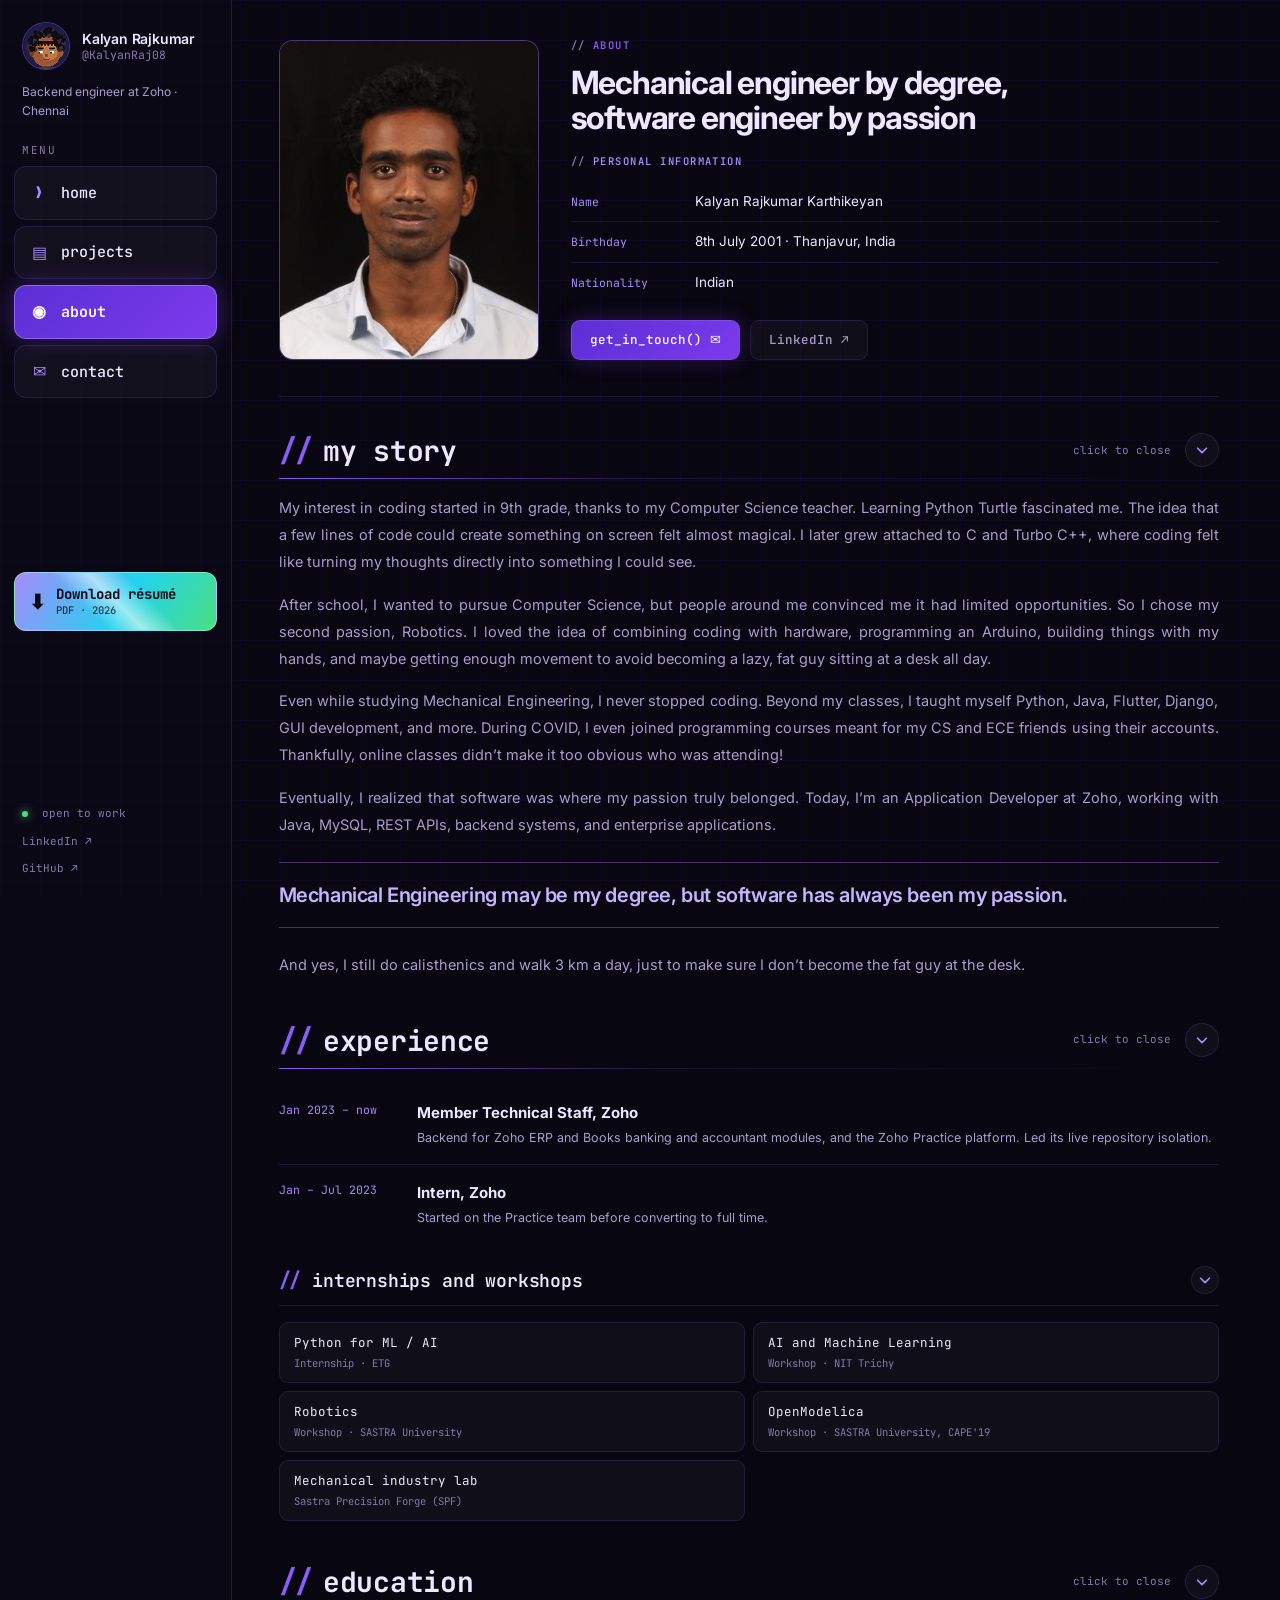
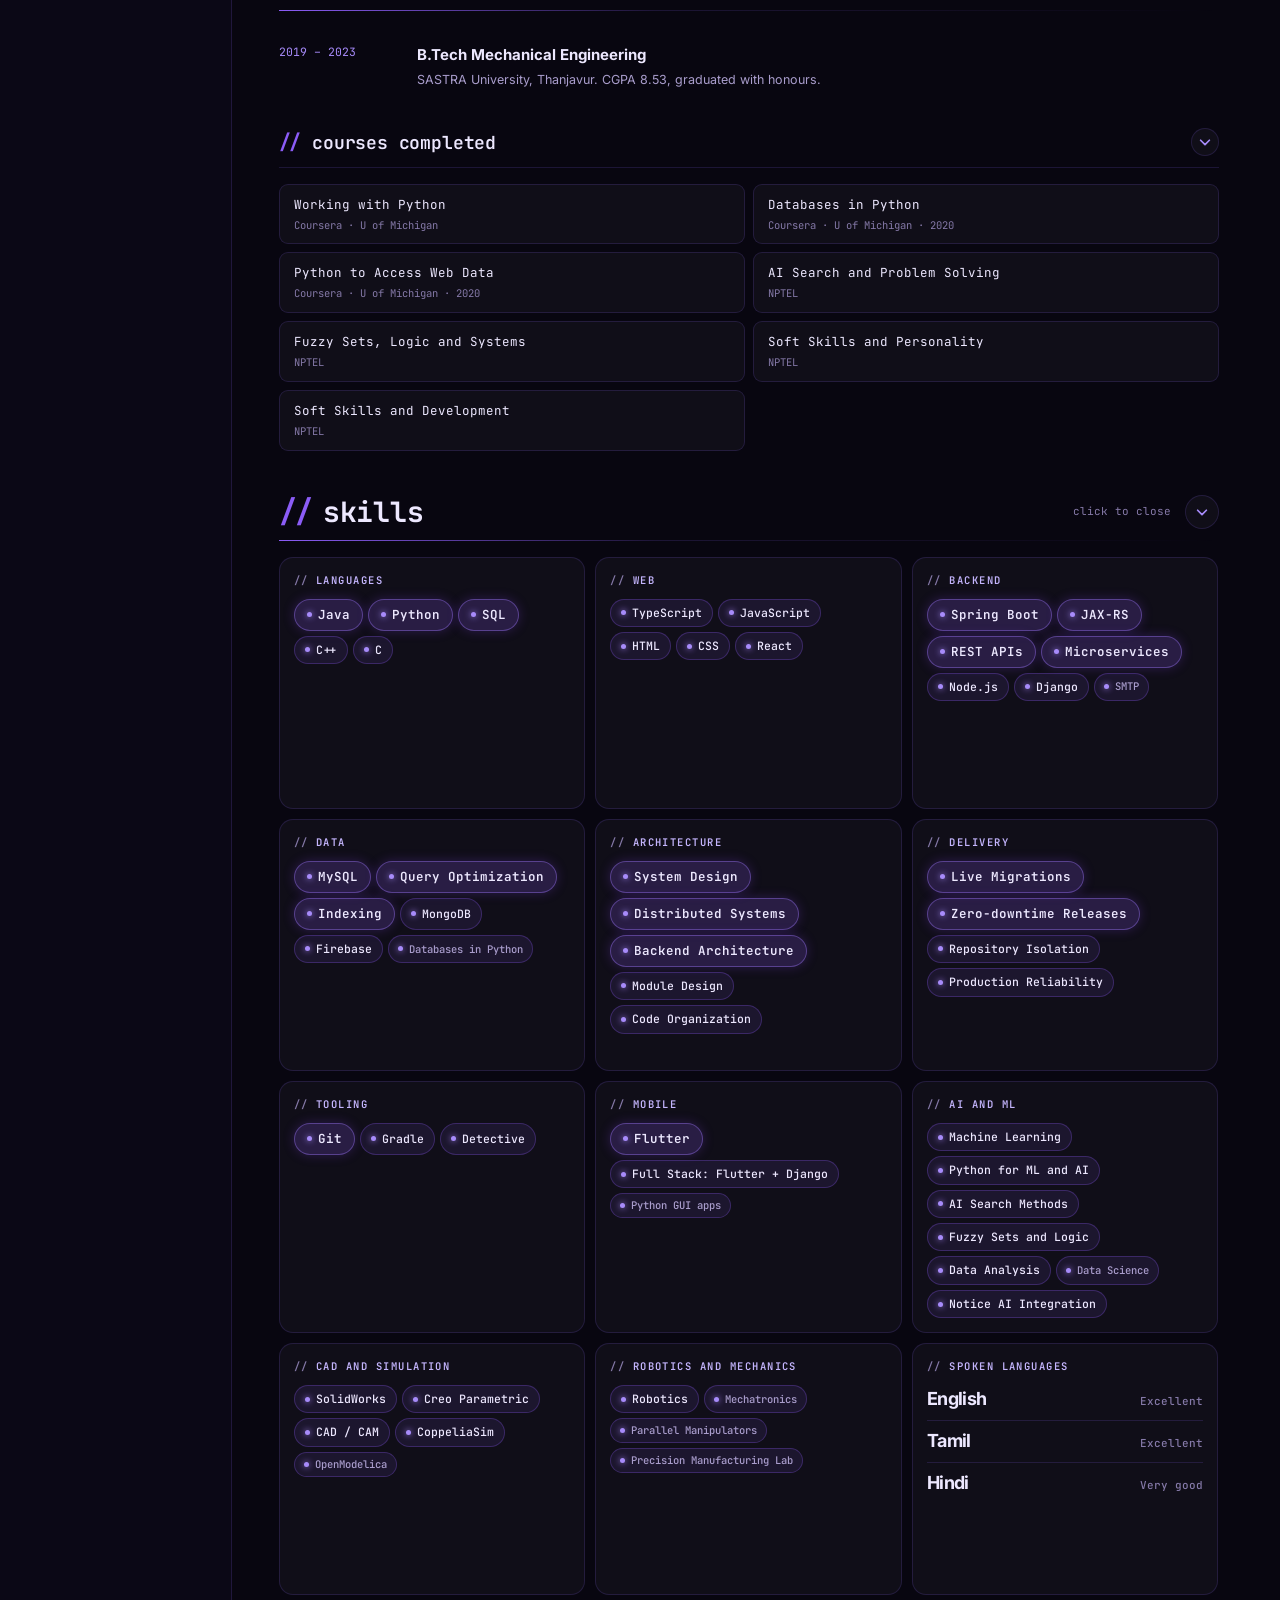
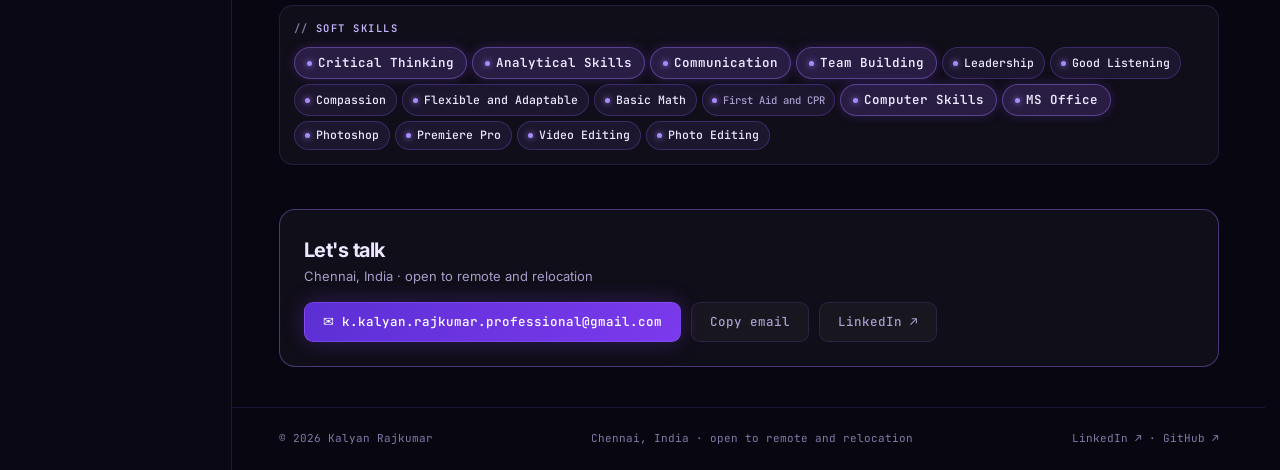
==== about.html @ 00eafd34 "Enhancing About Page" ====
<!DOCTYPE html>
<html lang="en">
<head>
  <meta charset="UTF-8" />
  <meta name="viewport" content="width=device-width, initial-scale=1.0" />
  <title>About — Kalyan Rajkumar</title>
  <meta name="description" content="Mechanical engineer turned backend engineer at Zoho. Experience, skills, education and how to get in touch." />
  <meta name="theme-color" content="#080610" />
  <meta property="og:type" content="website" />
  <meta property="og:title" content="About — Kalyan Rajkumar" />
  <meta property="og:description" content="Mechanical engineer turned backend engineer at Zoho. Experience, skills, education and how to get in touch." />
  <meta property="og:url" content="https://kalyanraj08.github.io/about.html" />
  <meta property="og:image" content="https://kalyanraj08.github.io/assets/kalyan.jpg" />
  <meta name="twitter:card" content="summary" />
  <link rel="icon" href="assets/favicon.ico" sizes="any" />
  <link rel="icon" type="image/png" sizes="32x32" href="assets/favicon-32.png" />
  <link rel="icon" type="image/png" sizes="16x16" href="assets/favicon-16.png" />
  <link rel="apple-touch-icon" href="assets/apple-touch-icon.png" />
  <link rel="preconnect" href="https://fonts.googleapis.com" />
  <link rel="preconnect" href="https://fonts.gstatic.com" crossorigin />
  <link href="https://fonts.googleapis.com/css2?family=Inter:wght@400;500;600;700&family=JetBrains+Mono:wght@400;500;600&display=swap" rel="stylesheet" />
  <link rel="stylesheet" href="style.css" />
</head>
<body>
  <div class="shell">

    <!-- Left sidebar: wide screens -->
    <aside class="side" aria-label="Site menu">
      <div class="side-in">
        <a class="profile" href="index.html" aria-label="Kalyan Rajkumar, home">
          <img src="assets/avatar-192.png" alt="" width="48" height="48" />
          <span class="profile-text">
            <strong>Kalyan Rajkumar</strong>
            <span class="mono">@KalyanRaj08</span>
          </span>
        </a>
        <p class="profile-bio">Backend engineer at Zoho · Chennai</p>
        <div>
          <div class="side-label">menu</div>
          <nav class="side-nav">
            <a href="index.html"><i>❯</i>home</a><a href="projects.html"><i>▤</i>projects</a><a href="about.html" aria-current="page"><i>◉</i>about</a>
            <a href="about.html#contact" data-contact><i>✉</i>contact</a>
          </nav>
        </div>
        <div class="side-mid">
          <a class="side-resume" href="assets/KalyanRajkumar_Resume.pdf" download="Kalyan_Rajkumar_Resume.pdf">
            <span class="ico" aria-hidden="true">⬇</span>
            <span class="txt"><strong>Download résumé</strong><span class="mono">PDF · 2026</span></span>
          </a>
        </div>
        <div class="side-foot">
          <span><span class="dot"></span>&nbsp; open to work</span>
          <a href="https://www.linkedin.com/in/kalyan-rajkumar-karthikeyan-760a6b195" target="_blank" rel="noopener">LinkedIn ↗</a>
          <a href="https://github.com/KalyanRaj08" target="_blank" rel="noopener">GitHub ↗</a>
        </div>
      </div>
    </aside>

    <div class="content">
      <!-- Top bar: narrow screens -->
      <nav class="site-nav" aria-label="Site menu">
        <a class="profile small" href="index.html" aria-label="Kalyan Rajkumar, home">
          <img src="assets/avatar-192.png" alt="" width="32" height="32" />
          <span class="profile-text"><strong>Kalyan Rajkumar</strong></span>
        </a>
        <a class="btn-resume compact" href="assets/KalyanRajkumar_Resume.pdf" download="Kalyan_Rajkumar_Resume.pdf"><span class="ico" aria-hidden="true">⬇</span><span>Résumé</span></a>
        <div class="site-links">
          <a href="index.html">home</a><a href="projects.html">projects</a><a href="about.html" aria-current="page">about</a>
          <a href="about.html#contact" data-contact>contact</a>
        </div>
      </nav>

      <main class="site-main">
        <section class="about-top">
          <div class="portrait"><img src="assets/kalyan.jpg" alt="Portrait of Kalyan Rajkumar" width="381" height="400" /></div>
          <div>
            <h2 class="sec-label">about</h2>
            <h1>Mechanical engineer by degree, software engineer by passion</h1>
            <h3 class="sub-label" style="margin-top:18px">personal information</h3>
            <dl class="info">
              <div><dt>Name</dt><dd>Kalyan Rajkumar Karthikeyan</dd></div>
              <div><dt>Birthday</dt><dd>8th July 2001 · Thanjavur, India</dd></div>
              <div><dt>Nationality</dt><dd>Indian</dd></div>
            </dl>
            <div class="cta" style="margin-top:18px">
              <a class="btn pri" href="#contact">get_in_touch() ✉</a>
              <a class="btn" href="https://www.linkedin.com/in/kalyan-rajkumar-karthikeyan-760a6b195" target="_blank" rel="noopener">LinkedIn ↗</a>
            </div>
          </div>
        </section>

        <section class="block fold" id="story">
          <button class="fold-btn" type="button" id="h-story" aria-expanded="true" aria-controls="b-story">
            <span class="fold-title"><span class="slash">//</span><span class="fold-name">my story</span></span>
            <span class="fold-hint">click to close</span><span class="chev" aria-hidden="true"><svg viewBox="0 0 16 16" fill="none" stroke="currentColor" stroke-width="2" stroke-linecap="round" stroke-linejoin="round"><path d="M3 6l5 5 5-5"/></svg></span>
          </button>
          <div class="fold-body" id="b-story" role="region" aria-labelledby="h-story"><div><div class="fold-inner">
            <div class="story">
            <p>My interest in coding started in 9th grade, thanks to my Computer Science teacher. Learning Python Turtle fascinated me. The idea that a few lines of code could create something on screen felt almost magical. I later grew attached to C and Turbo C++, where coding felt like turning my thoughts directly into something I could see.</p>
            <p>After school, I wanted to pursue Computer Science, but people around me convinced me it had limited opportunities. So I chose my second passion, Robotics. I loved the idea of combining coding with hardware, programming an Arduino, building things with my hands, and maybe getting enough movement to avoid becoming a lazy, fat guy sitting at a desk all day.</p>
            <p>Even while studying Mechanical Engineering, I never stopped coding. Beyond my classes, I taught myself Python, Java, Flutter, Django, GUI development, and more. During COVID, I even joined programming courses meant for my CS and ECE friends using their accounts. Thankfully, online classes didn’t make it too obvious who was attending!</p>
            <p>Eventually, I realized that software was where my passion truly belonged. Today, I’m an Application Developer at Zoho, working with Java, MySQL, REST APIs, backend systems, and enterprise applications.</p>
            <blockquote class="pull">Mechanical Engineering may be my degree, but software has always been my passion.</blockquote>
            <p>And yes, I still do calisthenics and walk 3 km a day, just to make sure I don’t become the fat guy at the desk.</p>
          </div>
          </div></div></div>
        </section>

        <section class="block fold" id="experience">
          <button class="fold-btn" type="button" id="h-experience" aria-expanded="true" aria-controls="b-experience">
            <span class="fold-title"><span class="slash">//</span><span class="fold-name">experience</span></span>
            <span class="fold-hint">click to close</span><span class="chev" aria-hidden="true"><svg viewBox="0 0 16 16" fill="none" stroke="currentColor" stroke-width="2" stroke-linecap="round" stroke-linejoin="round"><path d="M3 6l5 5 5-5"/></svg></span>
          </button>
          <div class="fold-body" id="b-experience" role="region" aria-labelledby="h-experience"><div><div class="fold-inner">
          <div>
            <div class="tl-item"><span class="tl-when">Jan 2023 – now</span><div><h3>Member Technical Staff, Zoho</h3><p>Backend for Zoho ERP and Books banking and accountant modules, and the Zoho Practice platform. Led its live repository isolation.</p></div></div>
            <div class="tl-item"><span class="tl-when">Jan – Jul 2023</span><div><h3>Intern, Zoho</h3><p>Started on the Practice team before converting to full time.</p></div></div>
          </div>
<section class="fold sub" id="internships">
          <button class="fold-btn" type="button" id="h-internships" aria-expanded="true" aria-controls="b-internships">
            <span class="fold-title"><span class="slash">//</span><span class="fold-name">internships and workshops</span></span>
            <span class="chev" aria-hidden="true"><svg viewBox="0 0 16 16" fill="none" stroke="currentColor" stroke-width="2" stroke-linecap="round" stroke-linejoin="round"><path d="M3 6l5 5 5-5"/></svg></span>
          </button>
          <div class="fold-body" id="b-internships" role="region" aria-labelledby="h-internships"><div><div class="fold-inner">
          <div class="certs">
            <div class="cert"><span>Python for ML / AI</span><em>Internship · ETG</em></div>
            <div class="cert"><span>AI and Machine Learning</span><em>Workshop · NIT Trichy</em></div>
            <div class="cert"><span>Robotics</span><em>Workshop · SASTRA University</em></div>
            <div class="cert"><span>OpenModelica</span><em>Workshop · SASTRA University, CAPE'19</em></div>
            <div class="cert"><span>Mechanical industry lab</span><em>Sastra Precision Forge (SPF)</em></div>
          </div>
          </div></div></div>
        </section>
          </div></div></div>
        </section>

        <section class="block fold" id="education">
          <button class="fold-btn" type="button" id="h-education" aria-expanded="true" aria-controls="b-education">
            <span class="fold-title"><span class="slash">//</span><span class="fold-name">education</span></span>
            <span class="fold-hint">click to close</span><span class="chev" aria-hidden="true"><svg viewBox="0 0 16 16" fill="none" stroke="currentColor" stroke-width="2" stroke-linecap="round" stroke-linejoin="round"><path d="M3 6l5 5 5-5"/></svg></span>
          </button>
          <div class="fold-body" id="b-education" role="region" aria-labelledby="h-education"><div><div class="fold-inner">
          <div>
            <div class="tl-item"><span class="tl-when">2019 – 2023</span><div><h3>B.Tech Mechanical Engineering</h3><p>SASTRA University, Thanjavur. CGPA 8.53, graduated with honours.</p></div></div>
          </div>
<section class="fold sub" id="courses">
          <button class="fold-btn" type="button" id="h-courses" aria-expanded="true" aria-controls="b-courses">
            <span class="fold-title"><span class="slash">//</span><span class="fold-name">courses completed</span></span>
            <span class="chev" aria-hidden="true"><svg viewBox="0 0 16 16" fill="none" stroke="currentColor" stroke-width="2" stroke-linecap="round" stroke-linejoin="round"><path d="M3 6l5 5 5-5"/></svg></span>
          </button>
          <div class="fold-body" id="b-courses" role="region" aria-labelledby="h-courses"><div><div class="fold-inner">
          <div class="certs">
            <div class="cert"><span>Working with Python</span><em>Coursera · U of Michigan</em></div>
            <div class="cert"><span>Databases in Python</span><em>Coursera · U of Michigan · 2020</em></div>
            <div class="cert"><span>Python to Access Web Data</span><em>Coursera · U of Michigan · 2020</em></div>
            <div class="cert"><span>AI Search and Problem Solving</span><em>NPTEL</em></div>
            <div class="cert"><span>Fuzzy Sets, Logic and Systems</span><em>NPTEL</em></div>
            <div class="cert"><span>Soft Skills and Personality</span><em>NPTEL</em></div>
            <div class="cert"><span>Soft Skills and Development</span><em>NPTEL</em></div>
          </div>
          </div></div></div>
        </section>
          </div></div></div>
        </section>

<section class="block fold" id="skills">
          <button class="fold-btn" type="button" id="h-skills" aria-expanded="true" aria-controls="b-skills">
            <span class="fold-title"><span class="slash">//</span><span class="fold-name">skills</span></span>
            <span class="fold-hint">click to close</span><span class="chev" aria-hidden="true"><svg viewBox="0 0 16 16" fill="none" stroke="currentColor" stroke-width="2" stroke-linecap="round" stroke-linejoin="round"><path d="M3 6l5 5 5-5"/></svg></span>
          </button>
          <div class="fold-body" id="b-skills" role="region" aria-labelledby="h-skills"><div><div class="fold-inner">
          <div class="sk-panels">
            <section class="sk-panel"><h3>Languages</h3><div class="sk-cloud"><span class="sk-tag t3">Java</span><span class="sk-tag t3">Python</span><span class="sk-tag t3">SQL</span><span class="sk-tag t2">C++</span><span class="sk-tag t2">C</span></div></section>
            <section class="sk-panel"><h3>Web</h3><div class="sk-cloud"><span class="sk-tag t2">TypeScript</span><span class="sk-tag t2">JavaScript</span><span class="sk-tag t2">HTML</span><span class="sk-tag t2">CSS</span><span class="sk-tag t2">React</span></div></section>
            <section class="sk-panel"><h3>Backend</h3><div class="sk-cloud"><span class="sk-tag t3">Spring Boot</span><span class="sk-tag t3">JAX-RS</span><span class="sk-tag t3">REST APIs</span><span class="sk-tag t3">Microservices</span><span class="sk-tag t2">Node.js</span><span class="sk-tag t2">Django</span><span class="sk-tag t1">SMTP</span></div></section>
            <section class="sk-panel"><h3>Data</h3><div class="sk-cloud"><span class="sk-tag t3">MySQL</span><span class="sk-tag t3">Query Optimization</span><span class="sk-tag t3">Indexing</span><span class="sk-tag t2">MongoDB</span><span class="sk-tag t2">Firebase</span><span class="sk-tag t1">Databases in Python</span></div></section>
            <section class="sk-panel"><h3>Architecture</h3><div class="sk-cloud"><span class="sk-tag t3">System Design</span><span class="sk-tag t3">Distributed Systems</span><span class="sk-tag t3">Backend Architecture</span><span class="sk-tag t2">Module Design</span><span class="sk-tag t2">Code Organization</span></div></section>
            <section class="sk-panel"><h3>Delivery</h3><div class="sk-cloud"><span class="sk-tag t3">Live Migrations</span><span class="sk-tag t3">Zero-downtime Releases</span><span class="sk-tag t2">Repository Isolation</span><span class="sk-tag t2">Production Reliability</span></div></section>
            <section class="sk-panel"><h3>Tooling</h3><div class="sk-cloud"><span class="sk-tag t3">Git</span><span class="sk-tag t2">Gradle</span><span class="sk-tag t2">Detective</span></div></section>
            <section class="sk-panel"><h3>Mobile</h3><div class="sk-cloud"><span class="sk-tag t3">Flutter</span><span class="sk-tag t2">Full Stack: Flutter + Django</span><span class="sk-tag t1">Python GUI apps</span></div></section>
            <section class="sk-panel"><h3>AI and ML</h3><div class="sk-cloud"><span class="sk-tag t2">Machine Learning</span><span class="sk-tag t2">Python for ML and AI</span><span class="sk-tag t2">AI Search Methods</span><span class="sk-tag t2">Fuzzy Sets and Logic</span><span class="sk-tag t2">Data Analysis</span><span class="sk-tag t1">Data Science</span><span class="sk-tag t2">Notice AI Integration</span></div></section>
            <section class="sk-panel"><h3>CAD and simulation</h3><div class="sk-cloud"><span class="sk-tag t2">SolidWorks</span><span class="sk-tag t2">Creo Parametric</span><span class="sk-tag t2">CAD / CAM</span><span class="sk-tag t2">CoppeliaSim</span><span class="sk-tag t1">OpenModelica</span></div></section>
            <section class="sk-panel"><h3>Robotics and mechanics</h3><div class="sk-cloud"><span class="sk-tag t2">Robotics</span><span class="sk-tag t1">Mechatronics</span><span class="sk-tag t1">Parallel Manipulators</span><span class="sk-tag t1">Precision Manufacturing Lab</span></div></section>
            <section class="sk-panel spoken"><h3>Spoken languages</h3><div class="sk-speak"><div>English<small>Excellent</small></div><div>Tamil<small>Excellent</small></div><div>Hindi<small>Very good</small></div></div></section>
          </div>
          <div class="sk-wide">
            <section class="sk-panel wide"><h3>Soft skills</h3><div class="sk-cloud"><span class="sk-tag t3">Critical Thinking</span><span class="sk-tag t3">Analytical Skills</span><span class="sk-tag t3">Communication</span><span class="sk-tag t3">Team Building</span><span class="sk-tag t2">Leadership</span><span class="sk-tag t2">Good Listening</span><span class="sk-tag t2">Compassion</span><span class="sk-tag t2">Flexible and Adaptable</span><span class="sk-tag t2">Basic Math</span><span class="sk-tag t1">First Aid and CPR</span><span class="sk-tag t3">Computer Skills</span><span class="sk-tag t3">MS Office</span><span class="sk-tag t2">Photoshop</span><span class="sk-tag t2">Premiere Pro</span><span class="sk-tag t2">Video Editing</span><span class="sk-tag t2">Photo Editing</span></div></section>
          </div>
          </div></div></div>
        </section>

        <section class="contact-card" id="contact">
          <div><h2>Let's talk</h2><p>Chennai, India · open to remote and relocation</p></div>
          <div class="cta">
            <a class="btn pri" href="mailto:k.kalyan.rajkumar.professional@gmail.com">✉ k.kalyan.rajkumar.professional@gmail.com</a>
            <button class="btn" id="copy-email" type="button" data-email="k.kalyan.rajkumar.professional@gmail.com">Copy email</button>
            <a class="btn" href="https://www.linkedin.com/in/kalyan-rajkumar-karthikeyan-760a6b195" target="_blank" rel="noopener">LinkedIn ↗</a>
          </div>
        </section>
      </main>

      <footer class="site-foot">
        <span>© 2026 Kalyan Rajkumar</span>
        <span>Chennai, India · open to remote and relocation</span>
        <span><a href="https://www.linkedin.com/in/kalyan-rajkumar-karthikeyan-760a6b195" target="_blank" rel="noopener">LinkedIn ↗</a> · <a href="https://github.com/KalyanRaj08" target="_blank" rel="noopener">GitHub ↗</a></span>
      </footer>
    </div>
  </div>
  <script src="script.js"></script>
</body>
</html>
---- style.css ----
*, *::before, *::after { box-sizing: border-box; margin: 0; padding: 0; }

:root {
  --bg:         #080610;
  --bg2:        #0d0a1a;
  --panel:      #0f0b1f;
  --glass:      rgba(255,255,255,0.035);
  --glass-hi:   rgba(255,255,255,0.06);
  --line:       rgba(140,100,255,0.16);
  --line-hi:    rgba(160,120,255,0.4);

  --purple-deep:  #5b2fd4;
  --purple:       #7c3aed;
  --purple-sat:   #8b5cf6;
  --purple-light: #a78bfa;
  --purple-pale:  #c4b5fd;

  --green:  #4ade80;
  --cyan:   #22d3ee;
  --orange: #fb923c;

  --text:       #ede8ff;
  --text-sec:   #a99dcc;
  --text-muted: #8579a8;

  --sans: 'Inter', system-ui, sans-serif;
  --mono: 'JetBrains Mono', ui-monospace, monospace;
  color-scheme: dark;
}

html { scroll-behavior: smooth; scrollbar-gutter: stable; }

body {
  background: var(--bg);
  color: var(--text);
  font-family: var(--sans);
  font-size: 14px;
  line-height: 1.6;
  min-height: 100vh;
  overflow-x: hidden;
}

body::before {
  content: '';
  position: fixed;
  inset: 0;
  background-image:
    linear-gradient(rgba(124,58,237,0.05) 1px, transparent 1px),
    linear-gradient(90deg, rgba(124,58,237,0.05) 1px, transparent 1px);
  background-size: 40px 40px;
  pointer-events: none;
  z-index: 0;
}

a { color: inherit; text-decoration: none; }
button { font: inherit; color: inherit; cursor: pointer; }
:focus-visible { outline: 2px solid var(--purple-light); outline-offset: 2px; }
.mono { font-family: var(--mono); }
.muted { color: var(--text-muted); }
.kw { color: var(--purple-light); } .str { color: var(--orange); } .fn { color: var(--cyan); }

/* ── LAYOUT: sidebar on wide screens, top bar on narrow ── */
.shell {
  position: relative;
  z-index: 1;
  display: grid;
  grid-template-columns: 232px minmax(0, 1fr);
  min-height: 100vh;
}
.content { min-width: 0; display: flex; flex-direction: column; }

.side { border-right: 1px solid var(--line); background: rgba(13,10,26,0.7); }
.side-in {
  position: sticky;
  top: 0;
  display: flex;
  flex-direction: column;
  gap: 22px;
  padding: 22px 14px;
  min-height: 100vh;
}
.side .logo { padding: 0 8px; }
.side-label {
  font-family: var(--mono); font-size: 11px; letter-spacing: .14em;
  text-transform: uppercase; color: var(--text-muted); padding: 0 8px 6px;
}
.side-nav { display: flex; flex-direction: column; gap: 6px; }
.side-nav a {
  display: flex; align-items: center; gap: 12px;
  font-family: var(--mono); font-size: 15px; font-weight: 500; color: var(--text);
  padding: 13px 14px; border-radius: 12px;
  background: var(--glass); border: 1px solid var(--line);
  transition: background .15s, border-color .15s, transform .15s;
}
.side-nav a i { font-style: normal; font-size: 16px; color: var(--purple-light); width: 20px; text-align: center; }
.side-nav a:hover { background: var(--glass-hi); border-color: var(--line-hi); transform: translateX(2px); }
.side-nav a[aria-current="page"] {
  background: linear-gradient(135deg, var(--purple-deep), var(--purple));
  border-color: rgba(167,139,250,.6); color: #fff; font-weight: 600;
  box-shadow: 0 0 22px rgba(124,58,237,.4);
}
.side-nav a[aria-current="page"] i { color: #fff; }
.side-foot {
  margin-top: auto; display: flex; flex-direction: column; gap: 10px; padding: 0 8px;
  font-family: var(--mono); font-size: 11px; color: var(--text-muted);
}
.side-foot a:hover { color: var(--purple-pale); }

.profile { display: flex; align-items: center; gap: 12px; padding: 0 8px; min-width: 0; }
.profile img { width: 48px; height: 48px; border-radius: 50%; border: 1px solid var(--line-hi); background: var(--bg2); flex-shrink: 0; image-rendering: pixelated; object-fit: cover; }
.profile-text { display: flex; flex-direction: column; min-width: 0; line-height: 1.25; }
.profile-text strong { font-size: 14px; font-weight: 600; color: var(--text); letter-spacing: -.2px; }
.profile-text .mono { font-size: 11.5px; color: var(--text-muted); }
.profile:hover strong { color: var(--purple-pale); }
.profile-bio { padding: 0 8px; margin-top: -10px; font-size: 12px; color: var(--text-sec); }
.profile.small { padding: 0; gap: 10px; }
.profile.small img { width: 32px; height: 32px; }
.logo { font-family: var(--mono); font-weight: 600; font-size: 13px; color: var(--purple-pale); }
.logo b { color: var(--green); font-weight: 600; }
.logo .cur {
  display: inline-block; width: 7px; height: 13px; background: var(--purple-light);
  margin-left: 3px; vertical-align: middle; animation: blink 1.1s step-end infinite;
}
@keyframes blink { 50% { opacity: 0; } }

.dot { width: 6px; height: 6px; border-radius: 50%; background: var(--green); box-shadow: 0 0 8px var(--green); display: inline-block; }

/* top bar (narrow screens only) */
.site-nav {
  display: none;
  position: sticky; top: 0; z-index: 10;
  flex-wrap: wrap; row-gap: 8px; justify-content: space-between; align-items: center;
  padding: 12px 16px;
  background: rgba(8,6,16,.92);
  backdrop-filter: blur(16px);
  border-bottom: 1px solid var(--line);
}
.site-links { display: flex; gap: 8px; width: 100%; overflow-x: auto; padding-bottom: 2px; }
.site-links a {
  font-family: var(--mono); font-size: 14px; font-weight: 500; color: var(--text);
  padding: 9px 16px; border-radius: 10px; white-space: nowrap;
  background: var(--glass); border: 1px solid var(--line);
}
.site-links a:hover { border-color: var(--line-hi); }
.site-links a[aria-current="page"] {
  background: linear-gradient(135deg, var(--purple-deep), var(--purple));
  border-color: rgba(167,139,250,.6); color: #fff; font-weight: 600;
  box-shadow: 0 0 16px rgba(124,58,237,.4);
}

.site-main { padding: 0 max(28px, calc((100% - 940px) / 2)) 40px; flex: 1; }
.site-foot {
  border-top: 1px solid var(--line); padding: 22px max(28px, calc((100% - 940px) / 2));
  display: flex; flex-wrap: wrap; gap: 8px 22px; justify-content: space-between;
  font-family: var(--mono); font-size: 11px; color: var(--text-muted);
}
.site-foot a:hover { color: var(--purple-pale); }

/* ── SHARED PIECES ── */
.eyebrow {
  display: inline-flex; align-items: center; gap: 8px;
  font-family: var(--mono); font-size: 11px; color: var(--green);
  background: rgba(74,222,128,.07); border: 1px solid rgba(74,222,128,.22);
  padding: 5px 12px; border-radius: 30px;
}
.btn {
  display: inline-flex; align-items: center; gap: 8px; padding: 9px 18px; border-radius: 9px;
  font-family: var(--mono); font-size: 12.5px; font-weight: 500;
  border: 1px solid var(--line); background: var(--glass); color: var(--text-sec);
  transition: all .2s;
}
.btn:hover { border-color: var(--line-hi); color: var(--text); }
.btn.pri {
  background: linear-gradient(135deg, var(--purple-deep), var(--purple)); color: #fff;
  border-color: rgba(139,92,246,.5); box-shadow: 0 0 22px rgba(124,58,237,.3);
}
.btn.pri:hover { background: linear-gradient(135deg, #3a1c8f, #4c1fb8); border-color: rgba(139,92,246,.6); color: #fff; box-shadow: 0 0 22px rgba(76,31,184,.5); }
.cta { display: flex; flex-wrap: wrap; gap: 10px; align-items: center; min-width: 0; }
.cta .btn { max-width: 100%; overflow-wrap: anywhere; }

.sec-head { display: flex; justify-content: space-between; align-items: baseline; gap: 12px; padding-bottom: 10px; border-bottom: 1px solid var(--line); margin-bottom: 18px; }
.sec-label { font-family: var(--mono); font-size: 10.5px; font-weight: 600; letter-spacing: .14em; text-transform: uppercase; color: var(--purple-sat); }
.sec-label::before { content: '// '; color: var(--text-muted); }
.sec-link { font-family: var(--mono); font-size: 11.5px; color: var(--text-muted); }
.sec-link:hover { color: var(--purple-pale); }
.block { margin-bottom: 44px; }

.tags { display: flex; flex-wrap: wrap; gap: 6px; }
.tag {
  font-family: var(--mono); font-size: 10.5px; padding: 3px 9px; border-radius: 20px;
  background: rgba(139,92,246,.1); border: 1px solid rgba(139,92,246,.22); color: var(--text-sec);
}

/* ── HOME ── */
.hero { padding: 52px 0 36px; display: grid; grid-template-columns: 1.25fr 1fr; gap: 32px; align-items: center; }
.hero h1 {
  font-size: clamp(40px, 5.6vw, 52px); line-height: 1.04; letter-spacing: -2px; font-weight: 700; margin: 14px 0 10px;
}
.name-link {
  position: relative; display: inline-block; padding-bottom: 8px; cursor: pointer;
  background: linear-gradient(135deg, #fff 10%, var(--purple-pale) 55%, var(--purple-sat));
  -webkit-background-clip: text; background-clip: text; -webkit-text-fill-color: transparent;
  transition: transform .25s ease, filter .25s ease;
}
.name-link::before, .name-link::after {
  content: ''; position: absolute; left: 0; bottom: 0; height: 3px; border-radius: 3px; width: 100%;
}
.name-link::before { background: rgba(167,139,250,.28); }
.name-link::after {
  background: linear-gradient(90deg, var(--purple-sat), var(--cyan), var(--green));
  transform: scaleX(0); transform-origin: left; transition: transform .45s ease;
}
.name-link:hover, .name-link:focus-visible { transform: translateX(6px); filter: drop-shadow(0 0 22px rgba(139,92,246,.6)); }
.name-link:hover::after, .name-link:focus-visible::after { transform: scaleX(1); }
.name-link:focus-visible { outline: 2px solid var(--purple-light); outline-offset: 6px; border-radius: 4px; }
.tw-cur {
  display: inline-block; width: .42em; height: .8em; margin-left: .1em; vertical-align: baseline;
  background: var(--purple-light); -webkit-text-fill-color: initial; box-shadow: 0 0 16px rgba(167,139,250,.55);
  animation: blink 1.1s step-end infinite;
}
.hero .sub { font-family: var(--mono); font-size: 12.5px; color: var(--text-muted); margin-bottom: 14px; }
.hero p.bio { color: var(--text-sec); font-size: 15px; max-width: 46ch; margin-bottom: 20px; }

.term { background: #0a0818; border: 1px solid var(--line); border-radius: 12px; overflow: hidden; }
.term-bar { display: flex; gap: 6px; padding: 8px 12px; background: rgba(255,255,255,.03); border-bottom: 1px solid var(--line); align-items: center; }
.term-bar i { width: 9px; height: 9px; border-radius: 50%; display: block; }
.term-bar i:nth-child(1) { background: #ff5f57; } .term-bar i:nth-child(2) { background: #febc2e; } .term-bar i:nth-child(3) { background: #28c840; }
.term-bar span { font-family: var(--mono); font-size: 10.5px; color: var(--text-muted); margin-left: 6px; }
.term-body { padding: 14px 16px; font-family: var(--mono); font-size: 12px; line-height: 1.9; color: var(--text-sec); }
.term-body .p { color: var(--green); } .term-body .k { color: var(--purple-light); } .term-body .v { color: var(--orange); }
.term-body .cmd { color: #f4e5a1; font-weight: 500; }
.term-body .o { padding-left: 14px; }

.stats { display: grid; grid-template-columns: repeat(3, 1fr); gap: 12px; margin-bottom: 44px; }
.stat { background: var(--glass); border: 1px solid var(--line); border-radius: 14px; padding: 16px 18px; position: relative; overflow: hidden; }
.stat::before { content: ''; position: absolute; inset: 0 0 auto 0; height: 2px; background: linear-gradient(90deg, transparent, var(--purple-sat), transparent); }
.stat { transition: transform .15s, background .15s, border-color .15s; }
.stat:hover { transform: translateY(-3px) scale(1.05); background: rgba(139,92,246,.32); border-color: var(--purple-light); z-index: 2; }
.stat b { display: block; font-family: var(--mono); font-size: 28px; line-height: 1; color: var(--purple-pale); font-weight: 600; margin-bottom: 6px; }
.stat span { font-size: 12px; color: var(--text-muted); }

.snap-row { display: grid; grid-template-columns: 110px 1fr; gap: 14px; padding: 10px 0; border-bottom: 1px solid var(--line); font-size: 13px; color: var(--text-sec); }
.snap-row:last-child { border-bottom: 0; }
.snap-row .mono { font-size: 11.5px; color: var(--purple-light); }

.strip { display: grid; grid-template-columns: 1fr auto; gap: 16px; align-items: center; background: var(--glass); border: 1px solid var(--line); border-radius: 14px; padding: 20px 22px; }
.strip h2 { font-size: 17px; letter-spacing: -.3px; }
.strip p { color: var(--text-sec); font-size: 13px; }

/* ── PROJECTS ── */
.page-title { padding: 40px 0 8px; }
.page-title h1 { font-size: 34px; letter-spacing: -1.2px; line-height: 1.1; margin-top: 10px; text-wrap: balance; }
.page-title p { color: var(--text-sec); max-width: 56ch; margin-top: 8px; font-size: 14px; }
.filters { display: flex; flex-wrap: wrap; gap: 8px; align-items: center; margin: 14px 0 20px; }
.chip {
  font-family: var(--mono); font-size: 11.5px; padding: 6px 13px; border-radius: 20px;
  border: 1px solid var(--line); background: var(--glass); color: var(--text-muted);
}
.chip:hover { color: var(--text); }
.chip[aria-pressed="true"] { background: rgba(139,92,246,.2); border-color: var(--line-hi); color: var(--purple-pale); }

.proj-grid { display: grid; grid-template-columns: repeat(auto-fill, 440px); grid-auto-rows: 360px; justify-content: start; gap: 14px; }
.card {
  background: var(--glass); border: 1px solid var(--line); border-radius: 14px; padding: 16px 18px;
  display: flex; flex-direction: column; gap: 8px; min-width: 0;
  transition: border-color .2s, background .2s;
}
.card { height: 100%; overflow-y: auto; scrollbar-width: thin; scrollbar-color: var(--line-hi) transparent; }
.card:hover { background: var(--glass-hi); border-color: var(--line-hi); }
.card h3 { font-size: 15px; font-weight: 600; letter-spacing: -.2px; }
.card p { font-size: 12.5px; color: var(--text-sec); line-height: 1.6; }
.card .meta { display: flex; justify-content: space-between; gap: 8px; font-family: var(--mono); font-size: 10.5px; color: var(--text-muted); margin-top: auto; padding-top: 4px; }
.card[hidden] { display: none; }

.card p.origin {
  font-size: 12.5px; line-height: 1.6; color: var(--text);
  background: linear-gradient(135deg, rgba(124,58,237,.28), rgba(34,211,238,.1));
  border: 1px solid var(--line-hi); border-radius: 10px; padding: 9px 12px;
  box-shadow: 0 0 20px rgba(124,58,237,.18);
}
.card p.origin .mono { display: block; font-size: 10px; font-weight: 600; letter-spacing: .12em; text-transform: uppercase; color: var(--green); margin-bottom: 4px; }

.badges { display: flex; flex-wrap: wrap; gap: 6px; }
.badge { font-family: var(--mono); font-size: 10px; padding: 2px 8px; border-radius: 4px; border: 1px solid; width: fit-content; }
.badge.live    { color: var(--green);  border-color: rgba(74,222,128,.35);  background: rgba(74,222,128,.07); }
.badge.work    { color: var(--cyan);   border-color: rgba(34,211,238,.35);  background: rgba(34,211,238,.07); }
.badge.case    { color: var(--orange); border-color: rgba(251,146,60,.35);  background: rgba(251,146,60,.07); }
.badge.college { color: var(--purple-pale); border-color: rgba(196,181,253,.35); background: rgba(139,92,246,.1); }

/* ── ABOUT ── */
.about-top { display: grid; grid-template-columns: 260px 1fr; gap: 32px; padding: 40px 0 36px; align-items: stretch; border-bottom: 1px solid var(--line); margin-bottom: 36px; }
.portrait { position: relative; min-height: 300px; border-radius: 14px; border: 1px solid var(--line-hi); overflow: hidden; background: var(--bg2); }
.portrait img { position: absolute; inset: 0; width: 100%; height: 100%; object-fit: cover; object-position: center 20%; display: block; }
.about-top .sec-label { display: block; line-height: 1; }
.info { display: flex; flex-direction: column; margin-top: 4px; }
.info div { display: grid; grid-template-columns: 110px 1fr; gap: 14px; padding: 9px 0; border-bottom: 1px solid var(--line); font-size: 13.5px; }
.info div:last-child { border-bottom: 0; }
.info dt { font-family: var(--mono); font-size: 11.5px; color: var(--purple-light); padding-top: 2px; }
.info dd { color: var(--text); }
.story { display: flex; flex-direction: column; gap: 16px; }
.story p { color: var(--text-sec); font-size: 14.5px; line-height: 1.85; text-align: justify; hyphens: auto; }
.story .pull { margin: 8px 0; padding: 18px 0; border-top: 1px solid var(--line-hi); border-bottom: 1px solid var(--line-hi); font-size: 20px; font-weight: 600; line-height: 1.4; letter-spacing: -.4px; color: var(--purple-pale); text-wrap: balance; }
.about-top h1 { font-size: 32px; letter-spacing: -1.2px; line-height: 1.1; margin: 14px 0 6px; text-wrap: balance; }
.about-top p { color: var(--text-sec); max-width: 58ch; margin-bottom: 10px; font-size: 14px; }

.tl-item { display: grid; grid-template-columns: 120px 1fr; gap: 18px; padding: 16px 0; border-bottom: 1px solid var(--line); }
.tl-item:last-child { border-bottom: 0; }
.tl-when { font-family: var(--mono); font-size: 11.5px; color: var(--purple-light); }
.tl-item h3 { font-size: 15px; }
.tl-item p { font-size: 12.5px; color: var(--text-sec); margin-top: 3px; }

.two-col { display: grid; grid-template-columns: 1fr 1fr; gap: 20px; }
.skill { padding: 12px 0; border-bottom: 1px solid var(--line); display: grid; grid-template-columns: 90px 1fr; gap: 12px; align-items: center; }
.skill:last-child { border-bottom: 0; }
.skill .mono { font-size: 10.5px; color: var(--cyan); text-transform: uppercase; letter-spacing: .08em; }

.sub-label { font-family: var(--mono); font-size: 10.5px; font-weight: 600; letter-spacing: .14em; text-transform: uppercase; color: var(--purple-light); margin: 22px 0 12px; }
.sub-label::before { content: '// '; color: var(--text-muted); }
.certs { display: grid; grid-template-columns: 1fr 1fr; gap: 8px; }
.cert { display: flex; flex-direction: column; gap: 2px; font-size: 12.5px; color: var(--text); padding: 10px 14px; border: 1px solid var(--line); border-radius: 9px; background: var(--glass); font-family: var(--mono); }

.cert em { font-style: normal; font-size: 10.5px; color: var(--text-muted); }
.contact-card { background: var(--glass); border: 1px solid var(--line-hi); border-radius: 16px; padding: 24px; display: flex; flex-wrap: wrap; gap: 16px; justify-content: space-between; align-items: center; scroll-margin-top: 80px; }
.contact-card > * { min-width: 0; max-width: 100%; }
.contact-card h2 { font-size: 20px; letter-spacing: -.5px; }
.contact-card p { color: var(--text-sec); font-size: 13px; }


/* ── RESUME BUTTONS (shiny) ── */
@keyframes sheen {
  0%   { transform: translate(-60%, 60%); opacity: 1; }
  23%  { transform: translate(60%, -60%); opacity: 1; }
  24%, 100% { transform: translate(60%, -60%); opacity: 0; }
}
@keyframes glow { 0%, 100% { box-shadow: 0 0 18px rgba(34,211,238,.35), 0 0 36px rgba(139,92,246,.3); } 50% { box-shadow: 0 0 26px rgba(34,211,238,.6), 0 0 52px rgba(139,92,246,.5); } }
.btn-resume, .side-resume {
  position: relative; overflow: hidden; isolation: isolate;
  display: inline-flex; align-items: center; gap: 10px;
  background: linear-gradient(120deg, #a78bfa 0%, #22d3ee 55%, #4ade80 100%);
  color: #0b0618; font-family: var(--mono); font-weight: 600;
  border: 1px solid rgba(255,255,255,.35); border-radius: 10px;
  animation: glow 2.6s ease-in-out infinite;
  transition: transform .2s, filter .2s;
}
.btn-resume::after, .side-resume::after {
  content: ''; position: absolute; inset: -50%; z-index: 0; pointer-events: none;
  background: linear-gradient(45deg, transparent 43%, rgba(255,255,255,.55) 50%, transparent 57%);
  animation: sheen 6.5s ease-in-out infinite; /* 1.5s sweep bottom-left to top-right, then 5s hidden */
}
.btn-resume > *, .side-resume > * { position: relative; z-index: 1; }
.btn-resume:hover, .side-resume:hover { transform: translateY(-2px); filter: brightness(1.08) saturate(1.1); }
.btn-resume .ico, .side-resume .ico { font-size: 15px; line-height: 1; animation: nudge 1.6s ease-in-out infinite; }
@keyframes nudge { 0%, 100% { transform: translateY(-1px); } 50% { transform: translateY(2px); } }
.btn-resume { padding: 9px 18px; font-size: 12.5px; }
.btn-resume.compact { padding: 7px 12px; font-size: 12px; }
.side-mid { flex: 1; display: flex; align-items: center; min-height: 72px; }
.side-resume { display: flex; width: 100%; padding: 13px 14px; border-radius: 12px; }
.side-resume .ico { font-size: 20px; }
.side-resume .txt { display: flex; flex-direction: column; line-height: 1.25; min-width: 0; }
.side-resume strong { font-size: 14px; font-weight: 700; }
.side-resume .mono { font-size: 10.5px; font-weight: 500; opacity: .75; }

/* ── SKILLS WALL (About page) ── */
.sk-tag {
  --c: var(--purple-light);
  position: relative; display: inline-flex; align-items: center; gap: 8px; white-space: nowrap;
  font-family: var(--mono); font-weight: 500; color: var(--text);
  background: rgba(139,92,246,.10); border: 1px solid rgba(139,92,246,.28); border-radius: 999px;
  transition: transform .15s, background .15s, border-color .15s;
}
.sk-tag::before { content: ''; width: 5px; height: 5px; border-radius: 50%; background: var(--c); box-shadow: 0 0 6px var(--c); flex-shrink: 0; }
.sk-tag.t1 { font-size: 10.5px; padding: 3px 9px; gap: 6px; color: var(--text-sec); }
.sk-tag.t2 { font-size: 11.5px; padding: 4px 10px; gap: 6px; }
.sk-tag.t3 { font-size: 12.5px; padding: 5px 12px; gap: 6px; font-weight: 600; background: rgba(139,92,246,.2); border-color: var(--line-hi); box-shadow: 0 0 12px rgba(124,58,237,.25); }
.sk-tag:hover { transform: translateY(-3px) scale(1.05); background: rgba(139,92,246,.32); border-color: var(--purple-light); z-index: 2; }

.sk-panels { display: grid; grid-template-columns: repeat(3, minmax(0, 1fr)); grid-auto-rows: 1fr; gap: 10px; }
.sk-wide { margin-top: 10px; }
@media (max-width: 1099px) { .hero { grid-template-columns: 1fr; } }
@media (max-width: 1099px) { .sk-panels { grid-template-columns: repeat(2, minmax(0, 1fr)); } }
@media (max-width: 589px) { .sk-panels { grid-template-columns: minmax(0, 1fr); } }
.sk-panel {
  position: relative; overflow: hidden; display: flex; flex-direction: column;
  padding: 14px 14px 14px; border-radius: 14px; min-width: 0; gap: 10px;
  background: var(--glass); border: 1px solid var(--line);
  transition: border-color .2s, background .2s;
}
.sk-panel:hover { border-color: var(--line-hi); background: var(--glass-hi); }
.sk-panel h3 { font-family: var(--mono); font-size: 10.5px; font-weight: 600; letter-spacing: .14em; text-transform: uppercase; color: var(--purple-pale); }
.sk-panel h3::before { content: '// '; color: var(--text-muted); }
.sk-panel .note { font-size: 11px; color: var(--text-muted); margin: 2px 0 10px; line-height: 1.4; }
.sk-cloud { display: flex; flex-wrap: wrap; gap: 5px; align-content: flex-start; flex: 1; }

.sk-speak { display: flex; flex-direction: column; gap: 6px; flex: 1; }
.sk-speak div { display: flex; justify-content: space-between; align-items: baseline; font-size: 18px; font-weight: 700; letter-spacing: -.6px; padding-bottom: 6px; border-bottom: 1px solid var(--line); }
.sk-speak div:last-child { border-bottom: 0; padding-bottom: 0; }
.sk-speak small { font-family: var(--mono); font-size: 11px; font-weight: 500; letter-spacing: 0; color: var(--text-muted); }


/* ── COLLAPSIBLE SECTIONS ── */
.fold-btn { width: 100%; text-align: left; background: none; border: 0; color: inherit; font: inherit; cursor: pointer; display: flex; align-items: center; gap: 14px; padding-bottom: 12px; position: relative; }
.fold-btn::after { content: ''; position: absolute; left: 0; right: 0; bottom: 0; height: 1px; background: linear-gradient(90deg, var(--purple-sat), var(--line) 40%, transparent); }
.fold-title { display: flex; align-items: baseline; gap: 12px; min-width: 0; flex: 1; }
.fold .slash { font-family: var(--mono); font-weight: 700; font-size: 30px; line-height: 1.1; color: var(--purple-sat); letter-spacing: -.06em; flex-shrink: 0; }
.fold-name { font-family: var(--mono); font-weight: 700; font-size: 28px; line-height: 1.1; color: var(--text); letter-spacing: -.01em; min-width: 0; overflow-wrap: anywhere; }
.fold-btn:hover .fold-name { color: var(--purple-pale); }
.fold-hint { font-family: var(--mono); font-size: 11px; color: var(--text-muted); white-space: nowrap; }
.chev {
  width: 34px; height: 34px; border-radius: 50%; flex-shrink: 0; display: grid; place-items: center;
  background: var(--glass); border: 1px solid var(--line); color: var(--purple-light);
  transition: transform .15s, background .15s, border-color .15s;
}
.chev svg { width: 14px; height: 14px; transition: transform .25s ease; }
.fold-btn[aria-expanded="false"] .chev svg { transform: rotate(-90deg); }
.fold-btn:hover .chev { transform: translateY(-2px) scale(1.08); background: rgba(139,92,246,.3); border-color: var(--purple-light); }
.fold-body { display: grid; grid-template-rows: 1fr; transition: grid-template-rows .3s ease; }
.fold-body > div { overflow: hidden; min-height: 0; }
.fold.closed > .fold-body { grid-template-rows: 0fr; }
.fold-inner { padding-top: 16px; }
.fold.sub { margin-top: 22px; }
.fold.sub .slash { font-size: 20px; }
.fold.sub .fold-name { font-size: 18px; font-weight: 600; }
.fold.sub .fold-btn::after { background: var(--line); }
.fold.sub .chev { width: 28px; height: 28px; }

/* ── NARROW SCREENS: sidebar becomes the top bar ── */
@media (max-width: 760px) {
  .shell { grid-template-columns: 1fr; }
  .side { display: none; }
  .site-nav { display: flex; row-gap: 12px; }
  .site-main { padding: 0 16px 32px; }
  .site-foot { padding: 18px 16px; }
  .hero { grid-template-columns: 1fr; padding: 32px 0 24px; gap: 22px; }
  .stats { grid-template-columns: 1fr 1fr; }
  .stats .stat:last-child { grid-column: span 2; }
  .strip { grid-template-columns: 1fr; }
  .snap-row { grid-template-columns: 1fr; gap: 2px; }
  .about-top { grid-template-columns: 1fr; gap: 18px; }
  .info div { grid-template-columns: 1fr; gap: 2px; }
  .portrait { max-width: 150px; min-height: 0; aspect-ratio: 4/5; }
  .tl-item { grid-template-columns: 1fr; gap: 4px; }
  .two-col, .certs { grid-template-columns: 1fr; }
  .proj-grid { grid-template-columns: minmax(0, 1fr); grid-auto-rows: 420px; }
  .page-title h1 { font-size: 28px; }
  .fold .slash { font-size: 24px; }
  .fold-name { font-size: 22px; }
  .fold-hint { display: none; }
  .fold.sub .slash { font-size: 18px; }
  .fold.sub .fold-name { font-size: 16px; }
  .contact-card { scroll-margin-top: 120px; }
}

@media (max-width: 480px) {
  .site-links { gap: 6px; }
  .site-links a { flex: 1; text-align: center; padding: 11px 4px; font-size: 13px; }
}

@media (prefers-reduced-motion: reduce) {
  html { scroll-behavior: auto; }
  .fold-body, .chev, .chev svg { transition: none; }
  .stat, .stat:hover { transition: none; transform: none; }
  .logo .cur, .name-link, .name-link::after, .btn-resume, .side-resume, .btn-resume::after, .side-resume::after, .btn-resume .ico, .side-resume .ico { animation: none; }
}
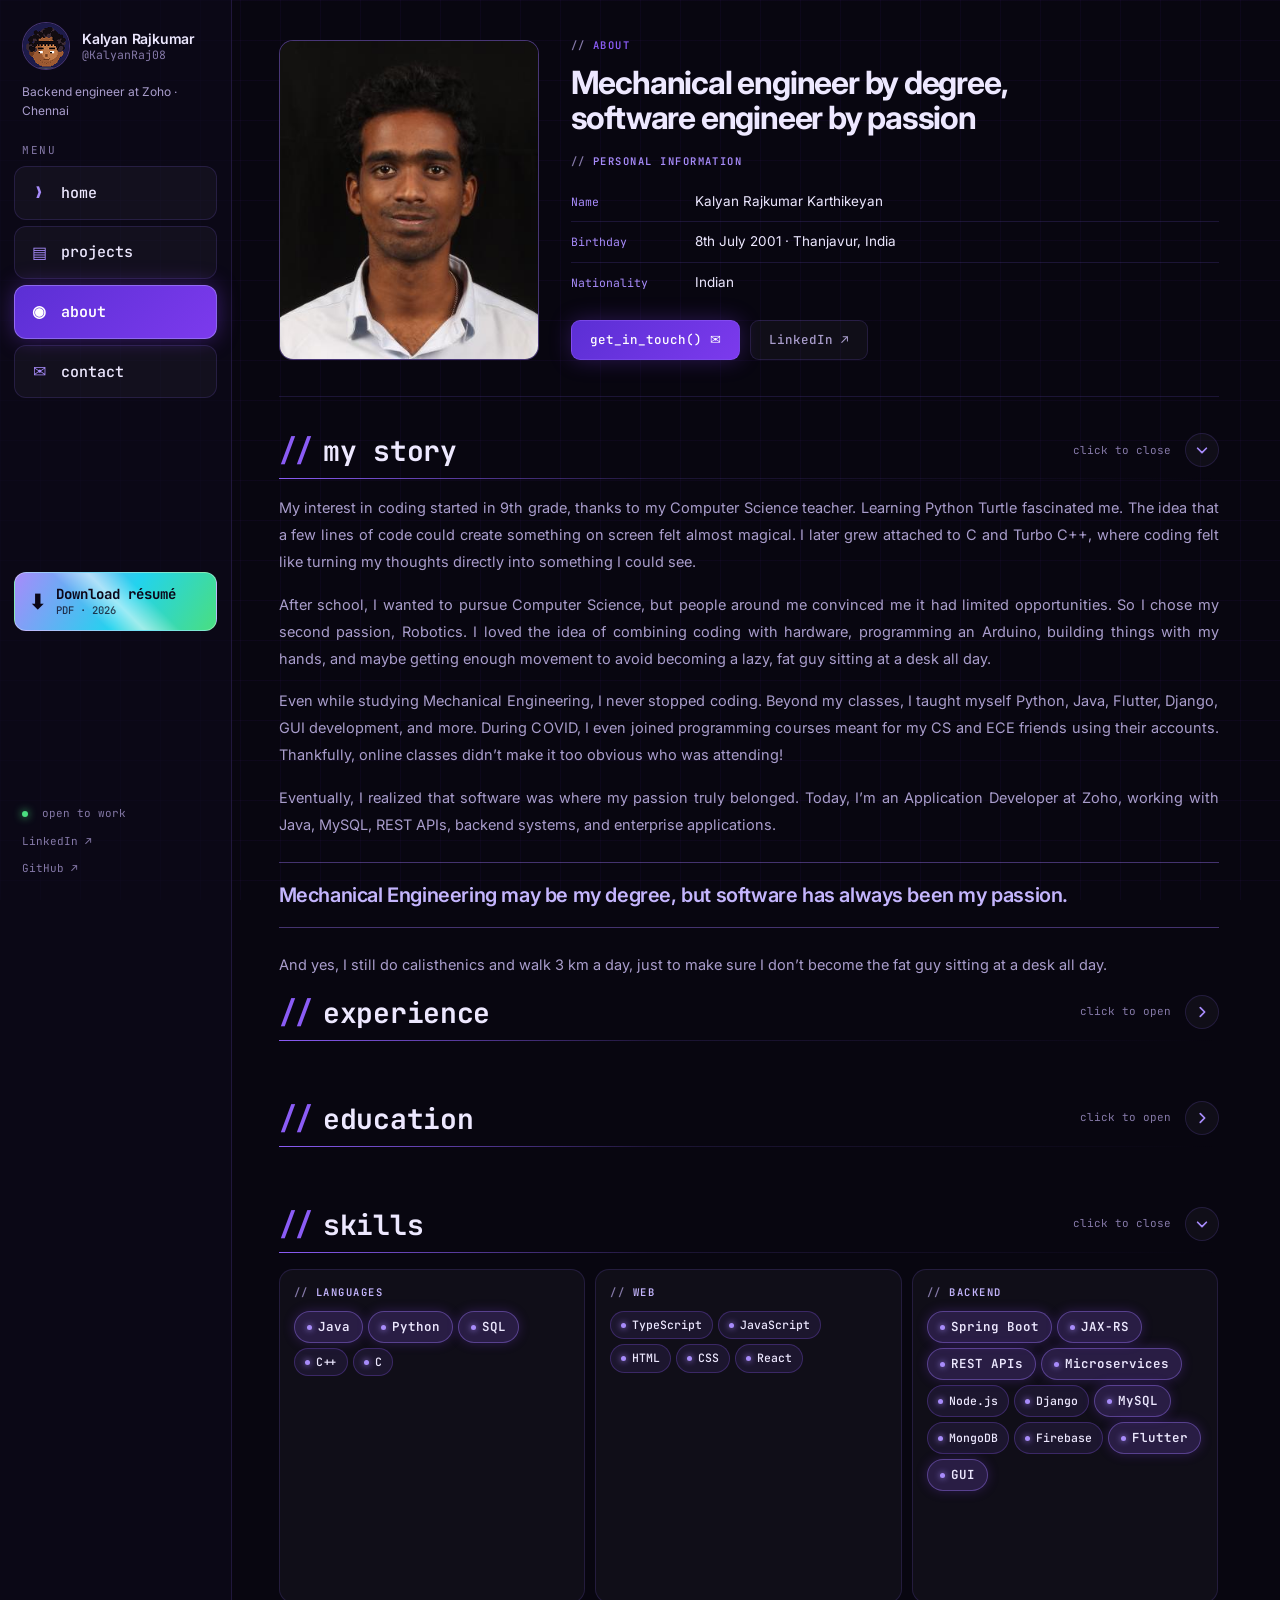
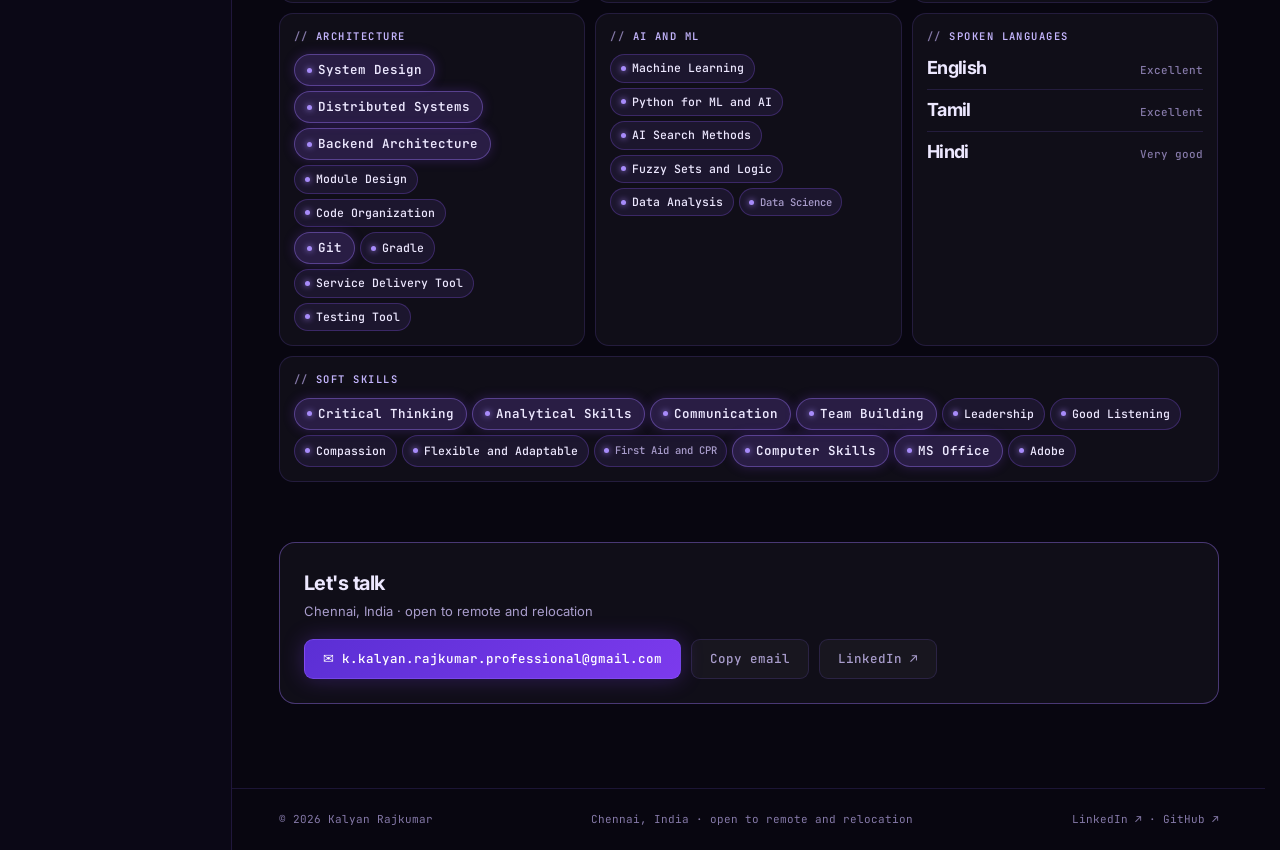
==== commit bc36335c: "Minor Fixes" ====
--- a/about.html
+++ b/about.html
@@ -101,23 +101,18 @@
             <p>Even while studying Mechanical Engineering, I never stopped coding. Beyond my classes, I taught myself Python, Java, Flutter, Django, GUI development, and more. During COVID, I even joined programming courses meant for my CS and ECE friends using their accounts. Thankfully, online classes didn’t make it too obvious who was attending!</p>
             <p>Eventually, I realized that software was where my passion truly belonged. Today, I’m an Application Developer at Zoho, working with Java, MySQL, REST APIs, backend systems, and enterprise applications.</p>
             <blockquote class="pull">Mechanical Engineering may be my degree, but software has always been my passion.</blockquote>
-            <p>And yes, I still do calisthenics and walk 3 km a day, just to make sure I don’t become the fat guy at the desk.</p>
-          </div>
-          </div></div></div>
-        </section>
-
-        <section class="block fold" id="experience">
-          <button class="fold-btn" type="button" id="h-experience" aria-expanded="true" aria-controls="b-experience">
+            <p>And yes, I still do calisthenics and walk 3 km a day, just to make sure I don’t become the fat guy sitting at a desk all day.      <section class="block fold closed" id="experience">
+          <button class="fold-btn" type="button" id="h-experience" aria-expanded="false" aria-controls="b-experience">
             <span class="fold-title"><span class="slash">//</span><span class="fold-name">experience</span></span>
-            <span class="fold-hint">click to close</span><span class="chev" aria-hidden="true"><svg viewBox="0 0 16 16" fill="none" stroke="currentColor" stroke-width="2" stroke-linecap="round" stroke-linejoin="round"><path d="M3 6l5 5 5-5"/></svg></span>
+            <span class="fold-hint">click to open</span><span class="chev" aria-hidden="true"><svg viewBox="0 0 16 16" fill="none" stroke="currentColor" stroke-width="2" stroke-linecap="round" stroke-linejoin="round"><path d="M3 6l5 5 5-5"/></svg></span>
           </button>
           <div class="fold-body" id="b-experience" role="region" aria-labelledby="h-experience"><div><div class="fold-inner">
           <div>
             <div class="tl-item"><span class="tl-when">Jan 2023 – now</span><div><h3>Member Technical Staff, Zoho</h3><p>Backend for Zoho ERP and Books banking and accountant modules, and the Zoho Practice platform. Led its live repository isolation.</p></div></div>
             <div class="tl-item"><span class="tl-when">Jan – Jul 2023</span><div><h3>Intern, Zoho</h3><p>Started on the Practice team before converting to full time.</p></div></div>
           </div>
-<section class="fold sub" id="internships">
-          <button class="fold-btn" type="button" id="h-internships" aria-expanded="true" aria-controls="b-internships">
+<section class="fold sub closed" id="internships">
+          <button class="fold-btn" type="button" id="h-internships" aria-expanded="false" aria-controls="b-internships">
             <span class="fold-title"><span class="slash">//</span><span class="fold-name">internships and workshops</span></span>
             <span class="chev" aria-hidden="true"><svg viewBox="0 0 16 16" fill="none" stroke="currentColor" stroke-width="2" stroke-linecap="round" stroke-linejoin="round"><path d="M3 6l5 5 5-5"/></svg></span>
           </button>
@@ -134,17 +129,17 @@
           </div></div></div>
         </section>
 
-        <section class="block fold" id="education">
-          <button class="fold-btn" type="button" id="h-education" aria-expanded="true" aria-controls="b-education">
+        <section class="block fold closed" id="education">
+          <button class="fold-btn" type="button" id="h-education" aria-expanded="false" aria-controls="b-education">
             <span class="fold-title"><span class="slash">//</span><span class="fold-name">education</span></span>
-            <span class="fold-hint">click to close</span><span class="chev" aria-hidden="true"><svg viewBox="0 0 16 16" fill="none" stroke="currentColor" stroke-width="2" stroke-linecap="round" stroke-linejoin="round"><path d="M3 6l5 5 5-5"/></svg></span>
+            <span class="fold-hint">click to open</span><span class="chev" aria-hidden="true"><svg viewBox="0 0 16 16" fill="none" stroke="currentColor" stroke-width="2" stroke-linecap="round" stroke-linejoin="round"><path d="M3 6l5 5 5-5"/></svg></span>
           </button>
           <div class="fold-body" id="b-education" role="region" aria-labelledby="h-education"><div><div class="fold-inner">
           <div>
             <div class="tl-item"><span class="tl-when">2019 – 2023</span><div><h3>B.Tech Mechanical Engineering</h3><p>SASTRA University, Thanjavur. CGPA 8.53, graduated with honours.</p></div></div>
           </div>
-<section class="fold sub" id="courses">
-          <button class="fold-btn" type="button" id="h-courses" aria-expanded="true" aria-controls="b-courses">
+<section class="fold sub closed" id="courses">
+          <button class="fold-btn" type="button" id="h-courses" aria-expanded="false" aria-controls="b-courses">
             <span class="fold-title"><span class="slash">//</span><span class="fold-name">courses completed</span></span>
             <span class="chev" aria-hidden="true"><svg viewBox="0 0 16 16" fill="none" stroke="currentColor" stroke-width="2" stroke-linecap="round" stroke-linejoin="round"><path d="M3 6l5 5 5-5"/></svg></span>
           </button>
@@ -172,19 +167,13 @@
           <div class="sk-panels">
             <section class="sk-panel"><h3>Languages</h3><div class="sk-cloud"><span class="sk-tag t3">Java</span><span class="sk-tag t3">Python</span><span class="sk-tag t3">SQL</span><span class="sk-tag t2">C++</span><span class="sk-tag t2">C</span></div></section>
             <section class="sk-panel"><h3>Web</h3><div class="sk-cloud"><span class="sk-tag t2">TypeScript</span><span class="sk-tag t2">JavaScript</span><span class="sk-tag t2">HTML</span><span class="sk-tag t2">CSS</span><span class="sk-tag t2">React</span></div></section>
-            <section class="sk-panel"><h3>Backend</h3><div class="sk-cloud"><span class="sk-tag t3">Spring Boot</span><span class="sk-tag t3">JAX-RS</span><span class="sk-tag t3">REST APIs</span><span class="sk-tag t3">Microservices</span><span class="sk-tag t2">Node.js</span><span class="sk-tag t2">Django</span><span class="sk-tag t1">SMTP</span></div></section>
-            <section class="sk-panel"><h3>Data</h3><div class="sk-cloud"><span class="sk-tag t3">MySQL</span><span class="sk-tag t3">Query Optimization</span><span class="sk-tag t3">Indexing</span><span class="sk-tag t2">MongoDB</span><span class="sk-tag t2">Firebase</span><span class="sk-tag t1">Databases in Python</span></div></section>
-            <section class="sk-panel"><h3>Architecture</h3><div class="sk-cloud"><span class="sk-tag t3">System Design</span><span class="sk-tag t3">Distributed Systems</span><span class="sk-tag t3">Backend Architecture</span><span class="sk-tag t2">Module Design</span><span class="sk-tag t2">Code Organization</span></div></section>
-            <section class="sk-panel"><h3>Delivery</h3><div class="sk-cloud"><span class="sk-tag t3">Live Migrations</span><span class="sk-tag t3">Zero-downtime Releases</span><span class="sk-tag t2">Repository Isolation</span><span class="sk-tag t2">Production Reliability</span></div></section>
-            <section class="sk-panel"><h3>Tooling</h3><div class="sk-cloud"><span class="sk-tag t3">Git</span><span class="sk-tag t2">Gradle</span><span class="sk-tag t2">Detective</span></div></section>
-            <section class="sk-panel"><h3>Mobile</h3><div class="sk-cloud"><span class="sk-tag t3">Flutter</span><span class="sk-tag t2">Full Stack: Flutter + Django</span><span class="sk-tag t1">Python GUI apps</span></div></section>
-            <section class="sk-panel"><h3>AI and ML</h3><div class="sk-cloud"><span class="sk-tag t2">Machine Learning</span><span class="sk-tag t2">Python for ML and AI</span><span class="sk-tag t2">AI Search Methods</span><span class="sk-tag t2">Fuzzy Sets and Logic</span><span class="sk-tag t2">Data Analysis</span><span class="sk-tag t1">Data Science</span><span class="sk-tag t2">Notice AI Integration</span></div></section>
-            <section class="sk-panel"><h3>CAD and simulation</h3><div class="sk-cloud"><span class="sk-tag t2">SolidWorks</span><span class="sk-tag t2">Creo Parametric</span><span class="sk-tag t2">CAD / CAM</span><span class="sk-tag t2">CoppeliaSim</span><span class="sk-tag t1">OpenModelica</span></div></section>
-            <section class="sk-panel"><h3>Robotics and mechanics</h3><div class="sk-cloud"><span class="sk-tag t2">Robotics</span><span class="sk-tag t1">Mechatronics</span><span class="sk-tag t1">Parallel Manipulators</span><span class="sk-tag t1">Precision Manufacturing Lab</span></div></section>
+            <section class="sk-panel"><h3>Backend</h3><div class="sk-cloud"><span class="sk-tag t3">Spring Boot</span><span class="sk-tag t3">JAX-RS</span><span class="sk-tag t3">REST APIs</span><span class="sk-tag t3">Microservices</span><span class="sk-tag t2">Node.js</span><span class="sk-tag t2">Django</span><span class="sk-tag t3">MySQL</span><span class="sk-tag t2">MongoDB</span><span class="sk-tag t2">Firebase</span><span class="sk-tag t3">Flutter</span><span class="sk-tag t3">GUI</span></div></section>
+            <section class="sk-panel"><h3>Architecture</h3><div class="sk-cloud"><span class="sk-tag t3">System Design</span><span class="sk-tag t3">Distributed Systems</span><span class="sk-tag t3">Backend Architecture</span><span class="sk-tag t2">Module Design</span><span class="sk-tag t2">Code Organization</span><div class="sk-cloud"><span class="sk-tag t3">Git</span><span class="sk-tag t2">Gradle</span><span class="sk-tag t2">Service Delivery Tool</span><span class="sk-tag t2">Testing Tool</span></div></section>
+            <section class="sk-panel"><h3>AI and ML</h3><div class="sk-cloud"><span class="sk-tag t2">Machine Learning</span><span class="sk-tag t2">Python for ML and AI</span><span class="sk-tag t2">AI Search Methods</span><span class="sk-tag t2">Fuzzy Sets and Logic</span><span class="sk-tag t2">Data Analysis</span><span class="sk-tag t1">Data Science</span></div></section>
             <section class="sk-panel spoken"><h3>Spoken languages</h3><div class="sk-speak"><div>English<small>Excellent</small></div><div>Tamil<small>Excellent</small></div><div>Hindi<small>Very good</small></div></div></section>
           </div>
           <div class="sk-wide">
-            <section class="sk-panel wide"><h3>Soft skills</h3><div class="sk-cloud"><span class="sk-tag t3">Critical Thinking</span><span class="sk-tag t3">Analytical Skills</span><span class="sk-tag t3">Communication</span><span class="sk-tag t3">Team Building</span><span class="sk-tag t2">Leadership</span><span class="sk-tag t2">Good Listening</span><span class="sk-tag t2">Compassion</span><span class="sk-tag t2">Flexible and Adaptable</span><span class="sk-tag t2">Basic Math</span><span class="sk-tag t1">First Aid and CPR</span><span class="sk-tag t3">Computer Skills</span><span class="sk-tag t3">MS Office</span><span class="sk-tag t2">Photoshop</span><span class="sk-tag t2">Premiere Pro</span><span class="sk-tag t2">Video Editing</span><span class="sk-tag t2">Photo Editing</span></div></section>
+            <section class="sk-panel wide"><h3>Soft skills</h3><div class="sk-cloud"><span class="sk-tag t3">Critical Thinking</span><span class="sk-tag t3">Analytical Skills</span><span class="sk-tag t3">Communication</span><span class="sk-tag t3">Team Building</span><span class="sk-tag t2">Leadership</span><span class="sk-tag t2">Good Listening</span><span class="sk-tag t2">Compassion</span><span class="sk-tag t2">Flexible and Adaptable</span><span class="sk-tag t1">First Aid and CPR</span><span class="sk-tag t3">Computer Skills</span><span class="sk-tag t3">MS Office</span><span class="sk-tag t2">Adobe</span></div></section>
           </div>
           </div></div></div>
         </section>
--- a/style.css
+++ b/style.css
@@ -415,7 +415,7 @@
 .fold-btn:hover .chev { transform: translateY(-2px) scale(1.08); background: rgba(139,92,246,.3); border-color: var(--purple-light); }
 .fold-body { display: grid; grid-template-rows: 1fr; transition: grid-template-rows .3s ease; }
 .fold-body > div { overflow: hidden; min-height: 0; }
-.fold.closed > .fold-body { grid-template-rows: 0fr; }
+.fold.closed > .fold-body { grid-template-rows: 0fr; visibility: hidden; transition: grid-template-rows .3s ease, visibility 0s .3s; }
 .fold-inner { padding-top: 16px; }
 .fold.sub { margin-top: 22px; }
 .fold.sub .slash { font-size: 20px; }
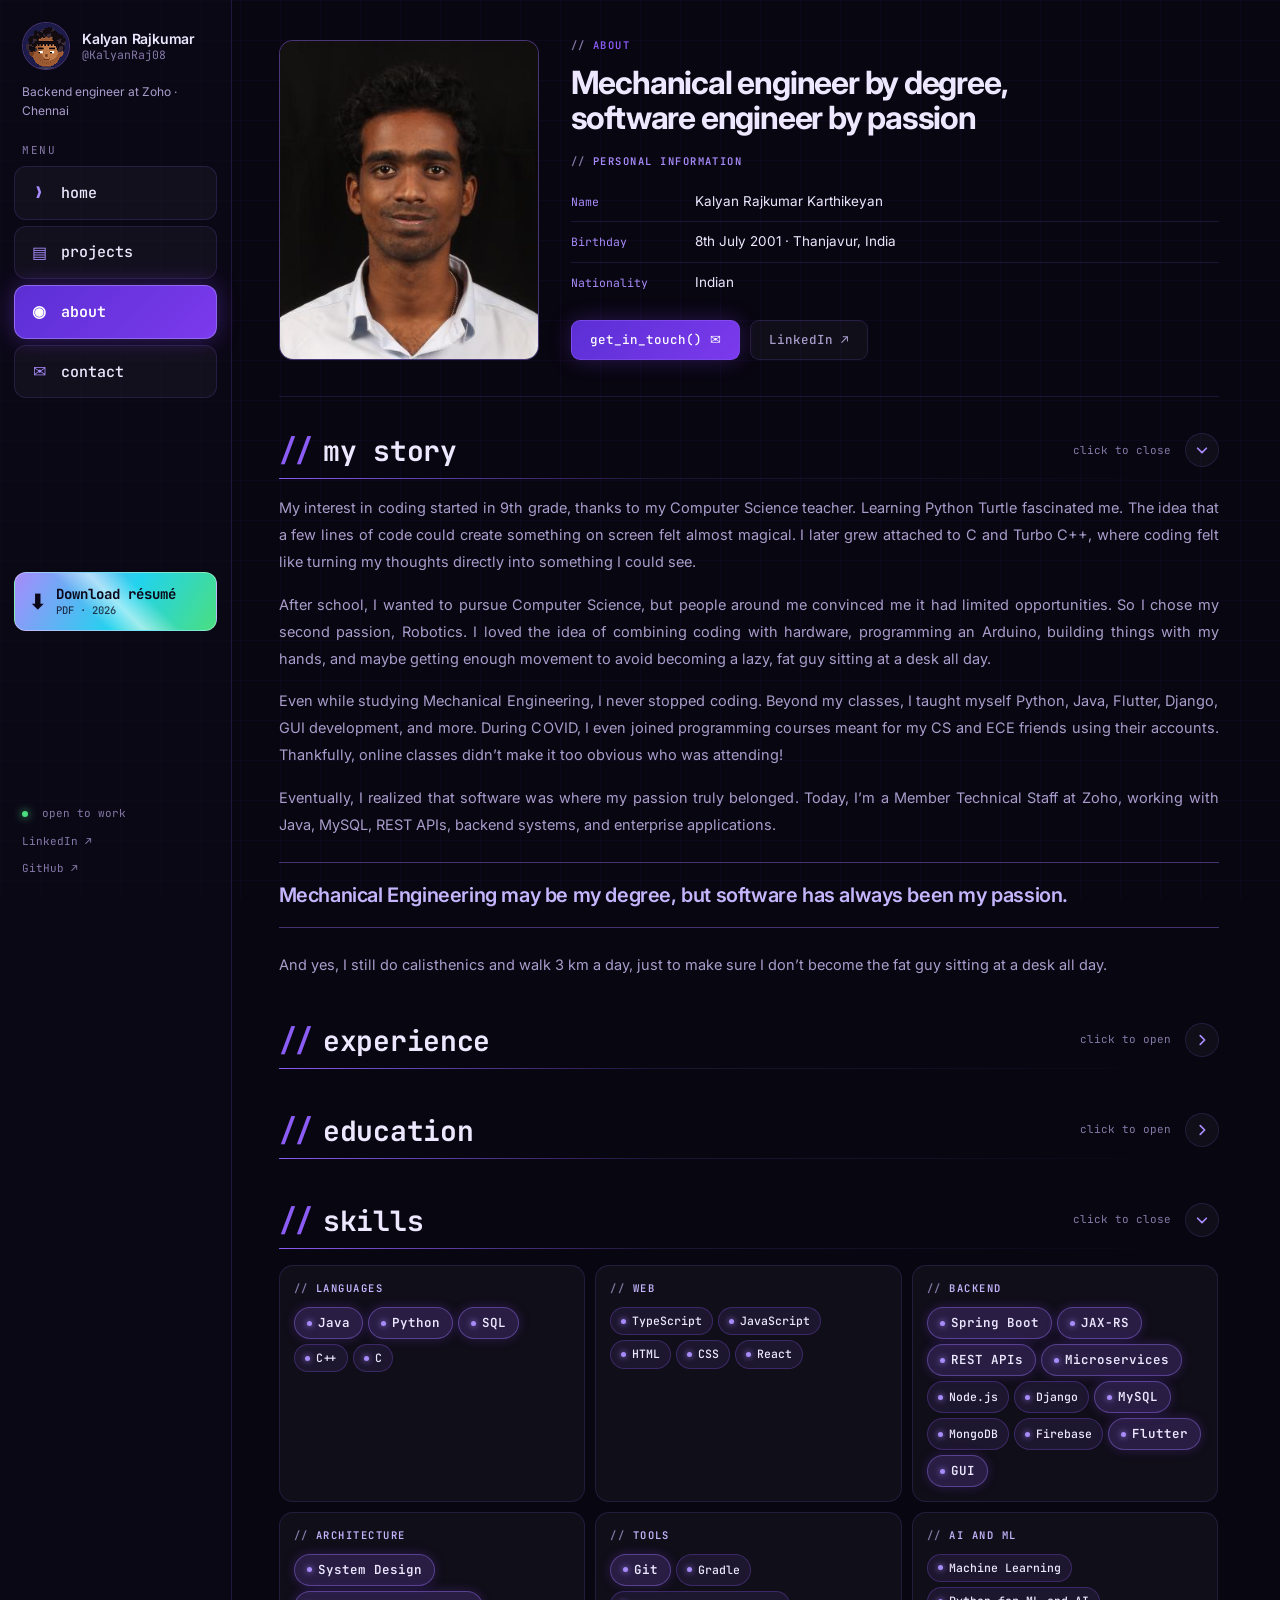
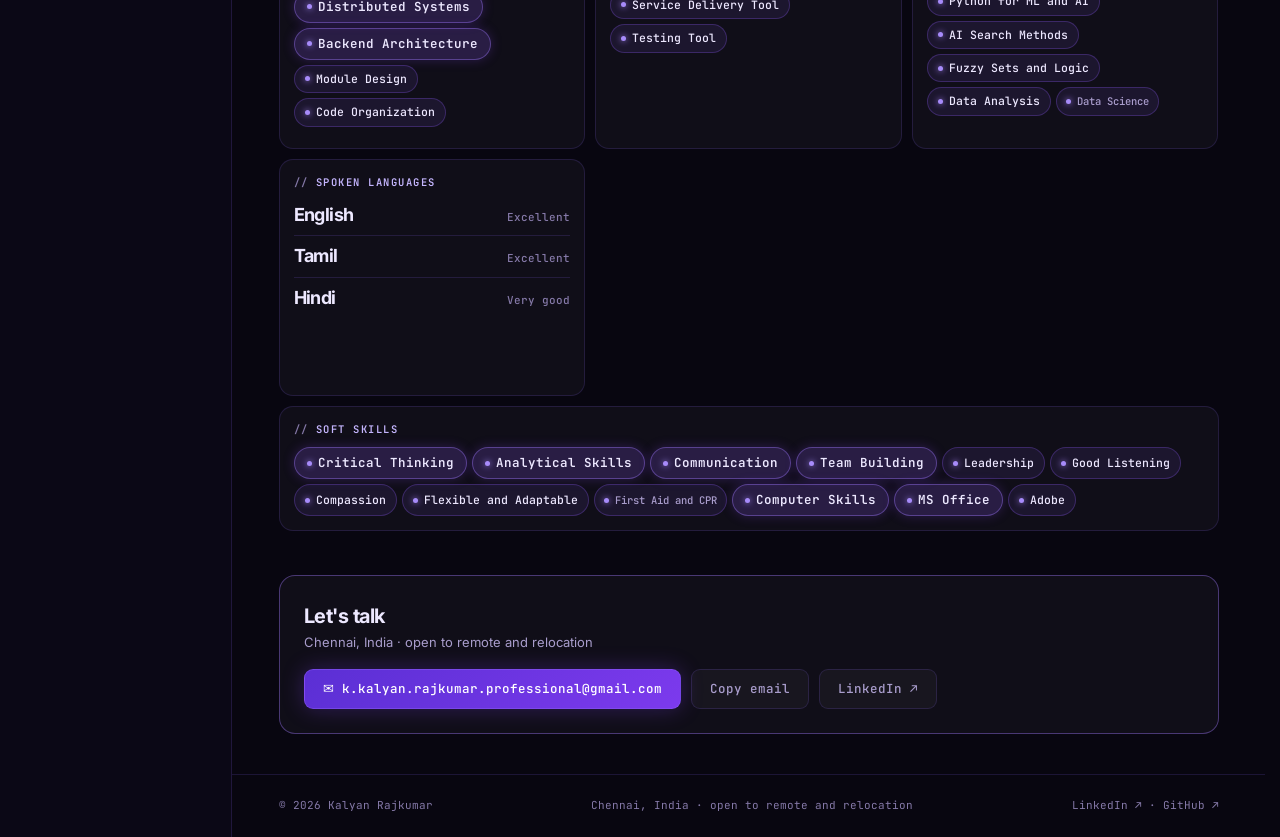
==== commit c31b0c32: "Unused code removal and fixes" ====
--- a/about.html
+++ b/about.html
@@ -99,9 +99,14 @@
             <p>My interest in coding started in 9th grade, thanks to my Computer Science teacher. Learning Python Turtle fascinated me. The idea that a few lines of code could create something on screen felt almost magical. I later grew attached to C and Turbo C++, where coding felt like turning my thoughts directly into something I could see.</p>
             <p>After school, I wanted to pursue Computer Science, but people around me convinced me it had limited opportunities. So I chose my second passion, Robotics. I loved the idea of combining coding with hardware, programming an Arduino, building things with my hands, and maybe getting enough movement to avoid becoming a lazy, fat guy sitting at a desk all day.</p>
             <p>Even while studying Mechanical Engineering, I never stopped coding. Beyond my classes, I taught myself Python, Java, Flutter, Django, GUI development, and more. During COVID, I even joined programming courses meant for my CS and ECE friends using their accounts. Thankfully, online classes didn’t make it too obvious who was attending!</p>
-            <p>Eventually, I realized that software was where my passion truly belonged. Today, I’m an Application Developer at Zoho, working with Java, MySQL, REST APIs, backend systems, and enterprise applications.</p>
+            <p>Eventually, I realized that software was where my passion truly belonged. Today, I’m a Member Technical Staff at Zoho, working with Java, MySQL, REST APIs, backend systems, and enterprise applications.</p>
             <blockquote class="pull">Mechanical Engineering may be my degree, but software has always been my passion.</blockquote>
-            <p>And yes, I still do calisthenics and walk 3 km a day, just to make sure I don’t become the fat guy sitting at a desk all day.      <section class="block fold closed" id="experience">
+            <p>And yes, I still do calisthenics and walk 3 km a day, just to make sure I don’t become the fat guy sitting at a desk all day.</p>
+            </div>
+          </div></div></div>
+        </section>
+
+        <section class="block fold closed" id="experience">
           <button class="fold-btn" type="button" id="h-experience" aria-expanded="false" aria-controls="b-experience">
             <span class="fold-title"><span class="slash">//</span><span class="fold-name">experience</span></span>
             <span class="fold-hint">click to open</span><span class="chev" aria-hidden="true"><svg viewBox="0 0 16 16" fill="none" stroke="currentColor" stroke-width="2" stroke-linecap="round" stroke-linejoin="round"><path d="M3 6l5 5 5-5"/></svg></span>
@@ -168,7 +173,8 @@
             <section class="sk-panel"><h3>Languages</h3><div class="sk-cloud"><span class="sk-tag t3">Java</span><span class="sk-tag t3">Python</span><span class="sk-tag t3">SQL</span><span class="sk-tag t2">C++</span><span class="sk-tag t2">C</span></div></section>
             <section class="sk-panel"><h3>Web</h3><div class="sk-cloud"><span class="sk-tag t2">TypeScript</span><span class="sk-tag t2">JavaScript</span><span class="sk-tag t2">HTML</span><span class="sk-tag t2">CSS</span><span class="sk-tag t2">React</span></div></section>
             <section class="sk-panel"><h3>Backend</h3><div class="sk-cloud"><span class="sk-tag t3">Spring Boot</span><span class="sk-tag t3">JAX-RS</span><span class="sk-tag t3">REST APIs</span><span class="sk-tag t3">Microservices</span><span class="sk-tag t2">Node.js</span><span class="sk-tag t2">Django</span><span class="sk-tag t3">MySQL</span><span class="sk-tag t2">MongoDB</span><span class="sk-tag t2">Firebase</span><span class="sk-tag t3">Flutter</span><span class="sk-tag t3">GUI</span></div></section>
-            <section class="sk-panel"><h3>Architecture</h3><div class="sk-cloud"><span class="sk-tag t3">System Design</span><span class="sk-tag t3">Distributed Systems</span><span class="sk-tag t3">Backend Architecture</span><span class="sk-tag t2">Module Design</span><span class="sk-tag t2">Code Organization</span><div class="sk-cloud"><span class="sk-tag t3">Git</span><span class="sk-tag t2">Gradle</span><span class="sk-tag t2">Service Delivery Tool</span><span class="sk-tag t2">Testing Tool</span></div></section>
+            <section class="sk-panel"><h3>Architecture</h3><div class="sk-cloud"><span class="sk-tag t3">System Design</span><span class="sk-tag t3">Distributed Systems</span><span class="sk-tag t3">Backend Architecture</span><span class="sk-tag t2">Module Design</span><span class="sk-tag t2">Code Organization</span></div></section>
+            <section class="sk-panel"><h3>Tools</h3><div class="sk-cloud"><span class="sk-tag t3">Git</span><span class="sk-tag t2">Gradle</span><span class="sk-tag t2">Service Delivery Tool</span><span class="sk-tag t2">Testing Tool</span></div></section>
             <section class="sk-panel"><h3>AI and ML</h3><div class="sk-cloud"><span class="sk-tag t2">Machine Learning</span><span class="sk-tag t2">Python for ML and AI</span><span class="sk-tag t2">AI Search Methods</span><span class="sk-tag t2">Fuzzy Sets and Logic</span><span class="sk-tag t2">Data Analysis</span><span class="sk-tag t1">Data Science</span></div></section>
             <section class="sk-panel spoken"><h3>Spoken languages</h3><div class="sk-speak"><div>English<small>Excellent</small></div><div>Tamil<small>Excellent</small></div><div>Hindi<small>Very good</small></div></div></section>
           </div>
